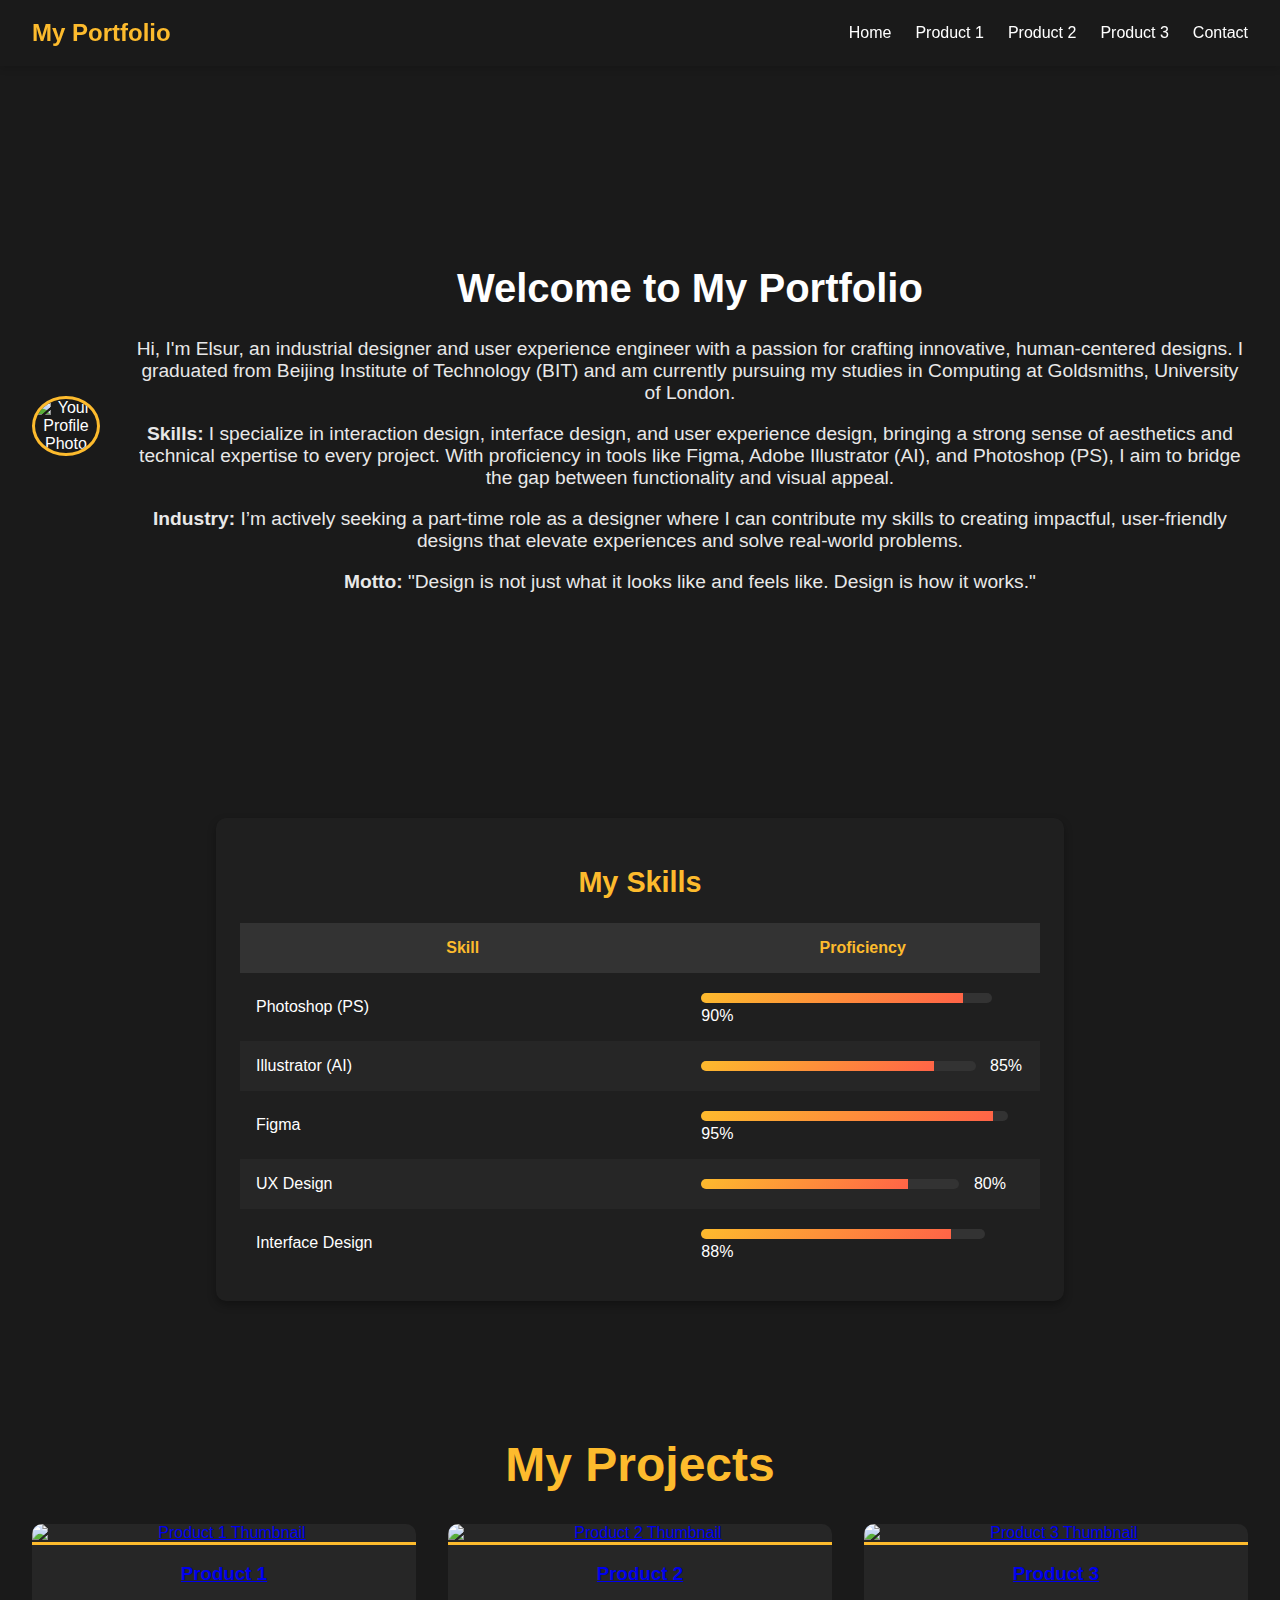
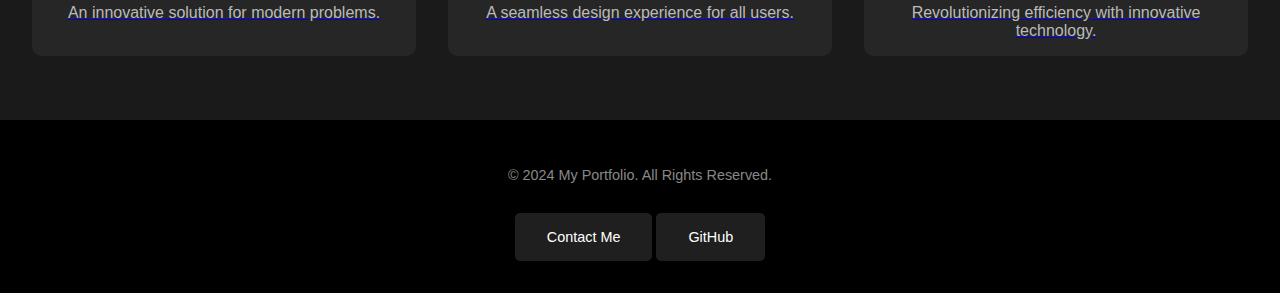
==== index.html @ 31ce9033 "Add files via upload" ====
<!DOCTYPE html>
<html lang="en">
<head>
    <meta charset="UTF-8">
    <meta name="viewport" content="width=device-width, initial-scale=1.0">
    <title>My Portfolio</title>
    <!-- 引用 CSS 文件 -->
    <link rel="stylesheet" href="style.css">
</head>
<body>
    <!-- 顶部导航栏 -->
    <nav class="navbar">
        <div class="logo">
            <a href="index.html">My Portfolio</a>
        </div>
        <ul class="nav-links">
            <li><a href="index.html" class="active">Home</a></li>
            <li><a href="product1.html">Product 1</a></li>
            <li><a href="product2.html">Product 2</a></li>
            <li><a href="product3.html">Product 3</a></li>
            <li><a href="contact.html">Contact</a></li>
        </ul>
        <div class="hamburger">
            <span></span>
            <span></span>
            <span></span>
        </div>
    </nav>

    <!-- Hero 区域 -->
    <div class="hero">
        <img src="your-photo.jpg" alt="Your Profile Photo"> <!-- 替换为实际图片路径 -->
        <div class="hero-text">
            <h1>Welcome to My Portfolio</h1>
            <p>Hi, I'm Elsur, an industrial designer and user experience engineer with a passion for crafting innovative, human-centered designs. I graduated from Beijing Institute of Technology (BIT) and am currently pursuing my studies in Computing at Goldsmiths, University of London.
                <p><strong>Skills:</strong> I specialize in interaction design, interface design, and user experience design, bringing a strong sense of aesthetics and technical expertise to every project. With proficiency in tools like Figma, Adobe Illustrator (AI), and Photoshop (PS), I aim to bridge the gap between functionality and visual appeal.</p>
                <p><strong>Industry:</strong> I’m actively seeking a part-time role as a designer where I can contribute my skills to creating impactful, user-friendly designs that elevate experiences and solve real-world problems.
                </p>
                <p><strong>Motto:</strong> "Design is not just what it looks like and feels like. Design is how it works."</p>
            </div>
        </div>
    </div>
<!-- 技能展示表格 -->
<section class="skills-table">
    <h2>My Skills</h2>
    <table>
        <thead>
            <tr>
                <th>Skill</th>
                <th>Proficiency</th>
            </tr>
        </thead>
        <tbody>
            <tr>
                <td>Photoshop (PS)</td>
                <td>
                    <div class="progress-bar" style="--progress: 90%;"></div>
                    <span>90%</span>
                </td>
            </tr>
            <tr>
                <td>Illustrator (AI)</td>
                <td>
                    <div class="progress-bar" style="--progress: 85%;"></div>
                    <span>85%</span>
                </td>
            </tr>
            <tr>
                <td>Figma</td>
                <td>
                    <div class="progress-bar" style="--progress: 95%;"></div>
                    <span>95%</span>
                </td>
            </tr>
            <tr>
                <td>UX Design</td>
                <td>
                    <div class="progress-bar" style="--progress: 80%;"></div>
                    <span>80%</span>
                </td>
            </tr>
            <tr>
                <td>Interface Design</td>
                <td>
                    <div class="progress-bar" style="--progress: 88%;"></div>
                    <span>88%</span>
                </td>
            </tr>
        </tbody>
    </table>
</section>

    <!-- Projects 区域 -->
    <section id="projects" class="projects-section">
        <h2>My Projects</h2>
        <div class="projects">
            <div class="project">
                <a href="product1.html">
                    <img src="images/product1-thumbnail.jpg" alt="Product 1 Thumbnail">
                    <h3>Product 1</h3>
                    <p>An innovative solution for modern problems.</p>
                </a>
            </div>
            <div class="project">
                <a href="product2.html">
                    <img src="images/product2-thumbnail.jpg" alt="Product 2 Thumbnail">
                    <h3>Product 2</h3>
                    <p>A seamless design experience for all users.</p>
                </a>
            </div>
            <div class="project">
                <a href="product3.html">
                    <img src="images/product3-thumbnail.jpg" alt="Product 3 Thumbnail">
                    <h3>Product 3</h3>
                    <p>Revolutionizing efficiency with innovative technology.</p>
                </a>
            </div>
        </div>
    </section>

    <!-- Footer -->
    <footer>
        <p>&copy; 2024 My Portfolio. All Rights Reserved.</p>
        <div class="social-links">
            <a href="mailto:your-email@example.com" class="contact-btn">Contact Me</a>
            <a href="https://github.com/Elsur-gif" target="_blank">GitHub</a>
        </div>
    </footer>

    <!-- 引用 JavaScript 文件 -->
    <script src="script.js"></script>
</body>
</html>
---- style.css ----
/* 全局样式 */
body {
    margin: 0;
    padding: 0;
    font-family: -apple-system, BlinkMacSystemFont, 'Segoe UI', Roboto, Helvetica, Arial, sans-serif;
    color: #fff;
    background-color: #1a1a1a;
    transition: all 0.3s ease; /* 全局过渡效果 */
}

/* 导航栏样式 */
.navbar {
    display: flex;
    justify-content: space-between;
    align-items: center;
    padding: 0.5rem 2rem;
    background-color: #1a1a1a;
    color: #fff;
    position: sticky;
    top: 0;
    z-index: 1000;
    box-shadow: 0 4px 6px rgba(0, 0, 0, 0.1);
}

.navbar .logo a {
    text-decoration: none;
    font-size: 1.5rem;
    font-weight: bold;
    color: #fdbb2d;
}

.navbar .nav-links {
    list-style: none;
    display: flex;
    gap: 1.5rem;
}

.navbar .nav-links a {
    text-decoration: none;
    color: #fff;
    font-size: 1rem;
    font-weight: 500;
    position: relative;
    transition: color 0.3s ease; /* 悬停颜色过渡 */
}

.navbar .nav-links a:hover {
    color: #fdbb2d;
}

.navbar .nav-links a::after {
    content: "";
    position: absolute;
    left: 0;
    bottom: -4px;
    width: 0;
    height: 2px;
    background: #fdbb2d;
    transition: width 0.3s ease;
}

.navbar .nav-links a:hover::after {
    width: 100%;
}

/* 汉堡菜单样式（用于移动端） */
.hamburger {
    display: none;
    flex-direction: column;
    cursor: pointer;
    gap: 5px;
}

.hamburger span {
    width: 25px;
    height: 3px;
    background: #fff;
    transition: all 0.3s ease;
}

/* Hero 区域样式 */
.hero {
    display: flex;
    align-items: center;
    justify-content: center;
    height: 80vh;
    padding: 2rem;
    box-sizing: border-box;
    text-align: center;
}

.hero img {
    max-width: 25%;
    height: auto;
    border-radius: 50%;
    border: 3px solid #fdbb2d;
    margin-right: 2rem;
}

.hero img:hover {
    transform: scale(1.05); /* 图片悬停放大 */
}

.hero-text h1 {
    font-size: 2.5rem;
    font-weight: bold;
}

.hero-text p {
    font-size: 1.2rem;
    opacity: 0.9;
}

/* Projects 区域样式 */
.projects-section {
    padding: 4rem 2rem;
    text-align: center;
}

.projects-section h2 {
    font-size: 3rem;
    margin-bottom: 2rem;
    color: #fdbb2d;
}

.projects {
    display: grid;
    grid-template-columns: repeat(auto-fit, minmax(300px, 1fr));
    gap: 2rem;
}

.project {
    background: #262626;
    border-radius: 10px;
    overflow: hidden;
    transition: transform 0.3s, box-shadow 0.3s;
}

.project:hover {
    transform: translateY(-10px); /* 卡片悬浮效果 */
    box-shadow: 0 8px 15px rgba(0, 0, 0, 0.5); /* 增强阴影 */
}

.project img {
    max-width: 100%;
    height: auto;
    display: block;
    border-bottom: 3px solid #fdbb2d;
    transition: transform 0.3s ease; /* 图片悬停放大 */
}

.project:hover img {
    transform: scale(1.1);
}

.project:hover h3 {
    color: #fdbb2d; /* 标题悬停变色 */
}

.project p {
    margin: 0 1rem 1rem;
    color: #bbb;
}

/* Footer 样式 */
footer {
    background: #000;
    color: #888;
    padding: 2rem;
    text-align: center;
    font-size: 0.9rem;
}

footer a {
    display: inline-block;
    margin-top: 1rem;
    padding: 1rem 2rem;
    background-color: #1f1f1f;
    color: #fff;
    text-decoration: none;
    border-radius: 5px;
    transition: all 0.3s ease;
}

footer a:hover {
    transform: scale(1.05);
    background-color: #333;
}

/* 响应式设计 */
@media (max-width: 768px) {
    .nav-links {
        display: none;
        flex-direction: column;
        gap: 1rem;
        background-color: #1a1a1a;
        position: absolute;
        top: 100%;
        left: 0;
        width: 100%;
        padding: 1rem 0;
    }

    .nav-links.active {
        display: flex;
    }

    .hamburger {
        display: flex;
    }
}

.hamburger.active span:nth-child(1) {
    transform: rotate(45deg) translate(5px, 5px);
}

.hamburger.active span:nth-child(2) {
    opacity: 0;
}

.hamburger.active span:nth-child(3) {
    transform: rotate(-45deg) translate(5px, -5px);
}
/* 技能表格样式 */
.skills-table {
    margin: 2rem auto;
    text-align: center;
    padding: 1.5rem;
    background-color: #1f1f1f;
    border-radius: 10px;
    box-shadow: 0 4px 8px rgba(0, 0, 0, 0.3);
    max-width: 800px;
}

.skills-table h2 {
    font-size: 1.8rem;
    margin-bottom: 1.5rem;
    color: #fdbb2d;
}

/* 表格样式 */
.skills-table table {
    width: 100%;
    border-collapse: collapse;
    margin: 0 auto;
    color: #fff;
}

.skills-table th,
.skills-table td {
    padding: 1rem;
    text-align: left;
    font-size: 1rem;
}

.skills-table th {
    background-color: #333;
    color: #fdbb2d;
    text-align: center;
}

.skills-table tbody tr:nth-child(even) {
    background-color: #262626;
}

.skills-table tbody tr:hover {
    background-color: #333;
}

/* 进度条样式 */
.progress-bar {
    display: inline-block;
    height: 10px;
    width: 70%;
    background-color: #333;
    border-radius: 5px;
    overflow: hidden;
    position: relative;
    margin-right: 10px;
}

.progress-bar::after {
    content: '';
    display: block;
    height: 100%;
    background: linear-gradient(135deg, #fdbb2d, #ff6347);
    width: var(--progress);
    transition: width 0.5s ease-in-out;
}
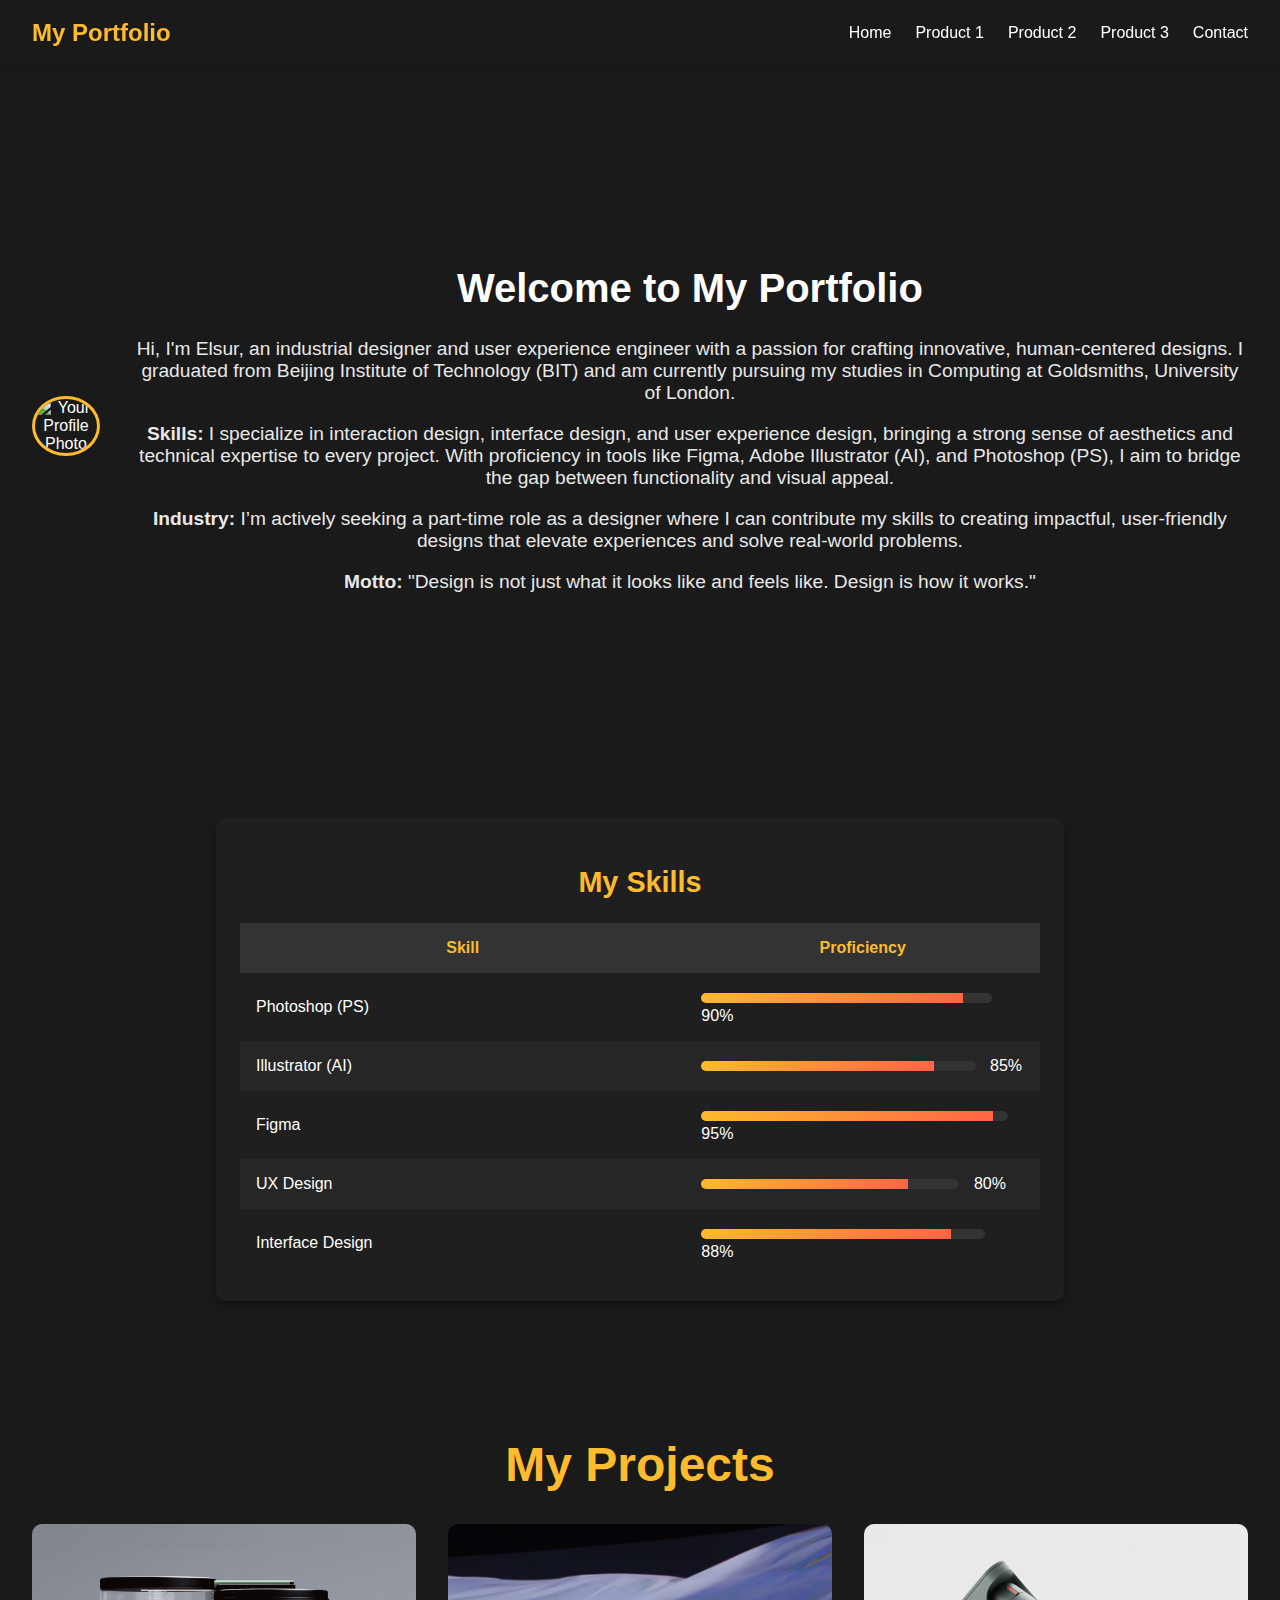
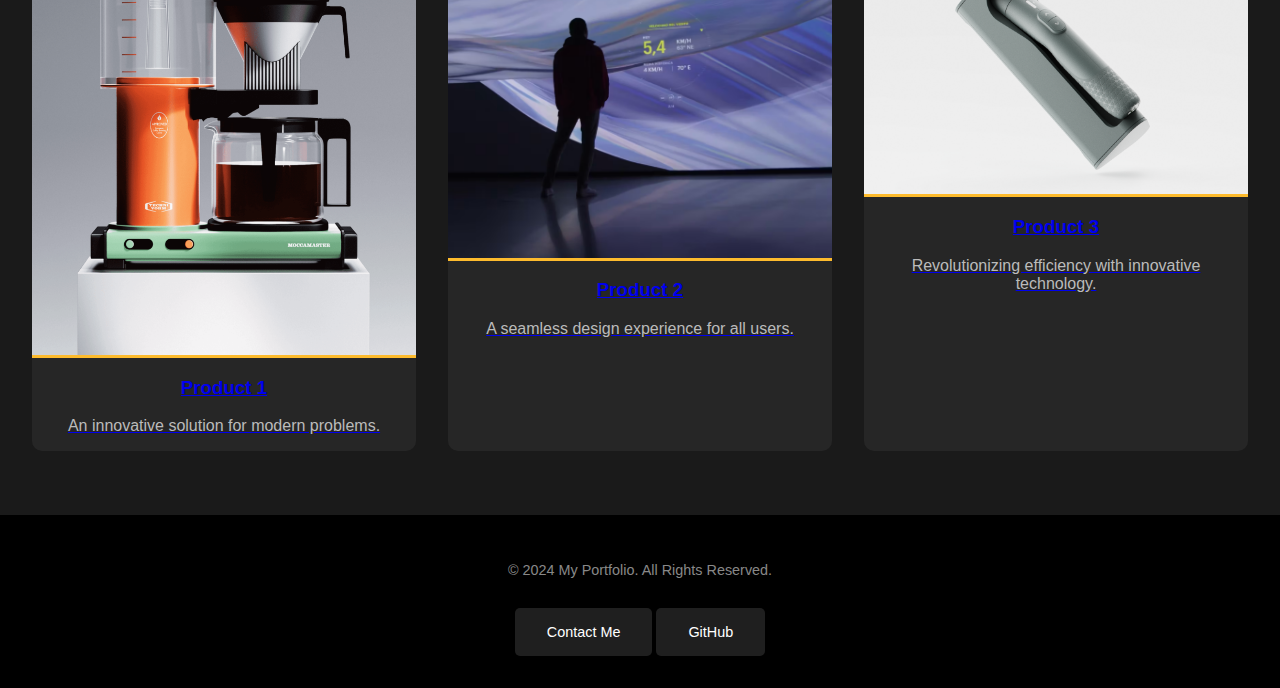
==== commit 431a32ab: "Update index.html" ====
--- a/index.html
+++ b/index.html
@@ -96,21 +96,21 @@
         <div class="projects">
             <div class="project">
                 <a href="product1.html">
-                    <img src="images/product1-thumbnail.jpg" alt="Product 1 Thumbnail">
+                    <img src="product1-thumbnail.jpg" alt="Product 1 Thumbnail">
                     <h3>Product 1</h3>
                     <p>An innovative solution for modern problems.</p>
                 </a>
             </div>
             <div class="project">
                 <a href="product2.html">
-                    <img src="images/product2-thumbnail.jpg" alt="Product 2 Thumbnail">
+                    <img src="product2-thumbnail.jpg" alt="Product 2 Thumbnail">
                     <h3>Product 2</h3>
                     <p>A seamless design experience for all users.</p>
                 </a>
             </div>
             <div class="project">
                 <a href="product3.html">
-                    <img src="images/product3-thumbnail.jpg" alt="Product 3 Thumbnail">
+                    <img src="product3-thumbnail.jpg" alt="Product 3 Thumbnail">
                     <h3>Product 3</h3>
                     <p>Revolutionizing efficiency with innovative technology.</p>
                 </a>
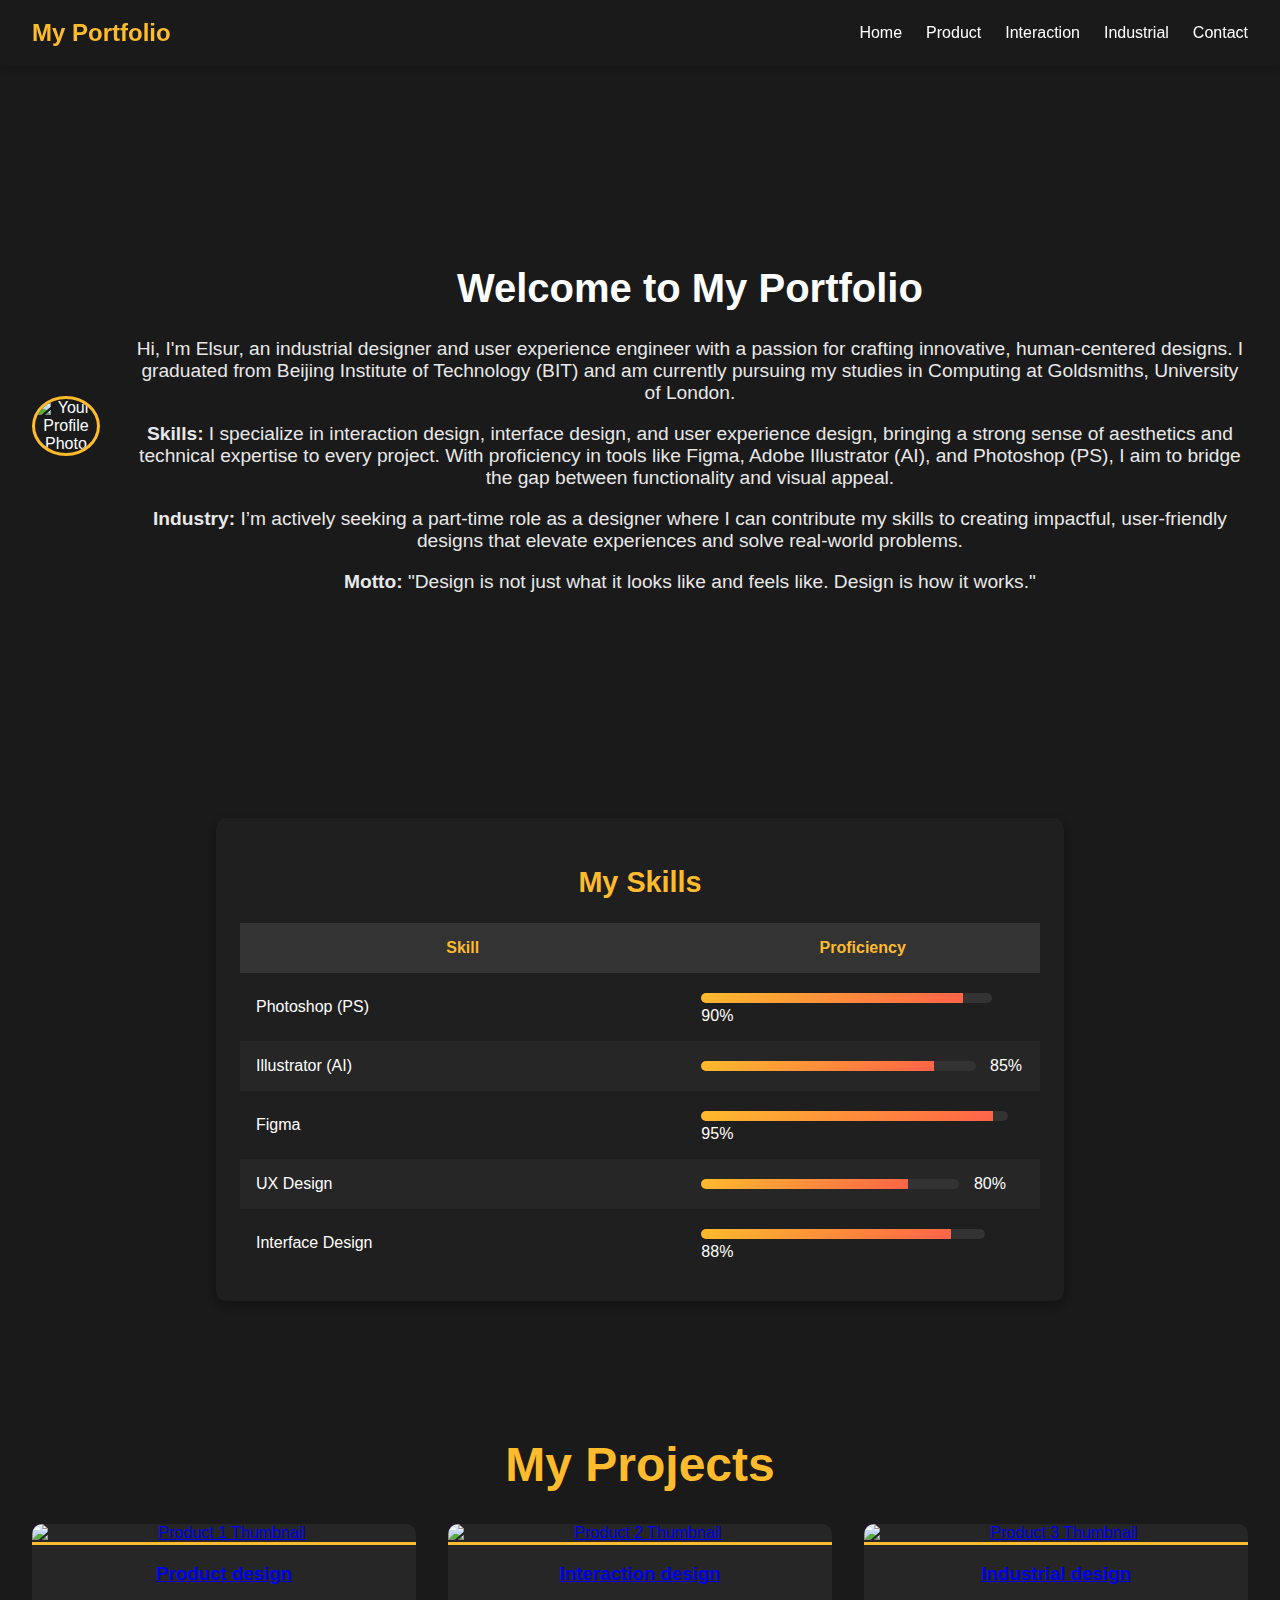
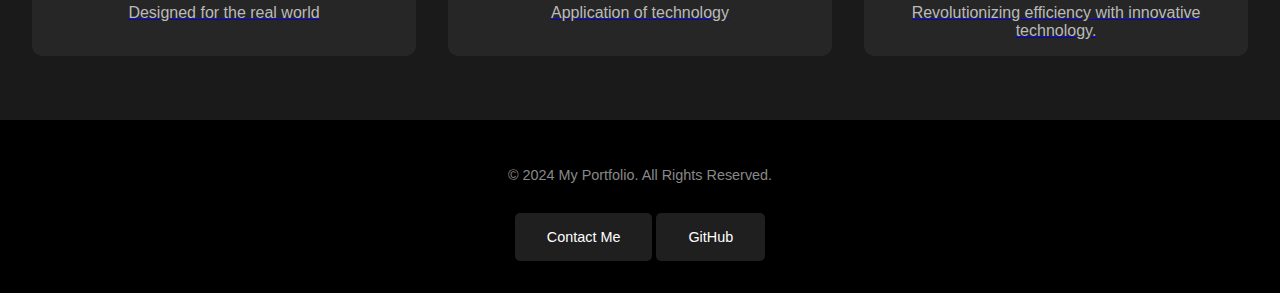
==== commit 0a436602: "Update index.html" ====
--- a/index.html
+++ b/index.html
@@ -15,9 +15,9 @@
         </div>
         <ul class="nav-links">
             <li><a href="index.html" class="active">Home</a></li>
-            <li><a href="product1.html">Product 1</a></li>
-            <li><a href="product2.html">Product 2</a></li>
-            <li><a href="product3.html">Product 3</a></li>
+            <li><a href="product1.html">Product</a></li>
+            <li><a href="product2.html">Interaction</a></li>
+            <li><a href="product3.html">Industrial</a></li>
             <li><a href="contact.html">Contact</a></li>
         </ul>
         <div class="hamburger">
@@ -96,22 +96,22 @@
         <div class="projects">
             <div class="project">
                 <a href="product1.html">
-                    <img src="product1-thumbnail.jpg" alt="Product 1 Thumbnail">
-                    <h3>Product 1</h3>
-                    <p>An innovative solution for modern problems.</p>
+                    <img src="images/product1-thumbnail.jpg" alt="Product 1 Thumbnail">
+                    <h3>Product design</h3>
+                    <p>Designed for the real world</p>
                 </a>
             </div>
             <div class="project">
                 <a href="product2.html">
-                    <img src="product2-thumbnail.jpg" alt="Product 2 Thumbnail">
-                    <h3>Product 2</h3>
-                    <p>A seamless design experience for all users.</p>
+                    <img src="images/product2-thumbnail.jpg" alt="Product 2 Thumbnail">
+                    <h3>Interaction design</h3>
+                    <p>Application of technology</p>
                 </a>
             </div>
             <div class="project">
                 <a href="product3.html">
-                    <img src="product3-thumbnail.jpg" alt="Product 3 Thumbnail">
-                    <h3>Product 3</h3>
+                    <img src="images/product3-thumbnail.jpg" alt="Product 3 Thumbnail">
+                    <h3>Industrial design</h3>
                     <p>Revolutionizing efficiency with innovative technology.</p>
                 </a>
             </div>
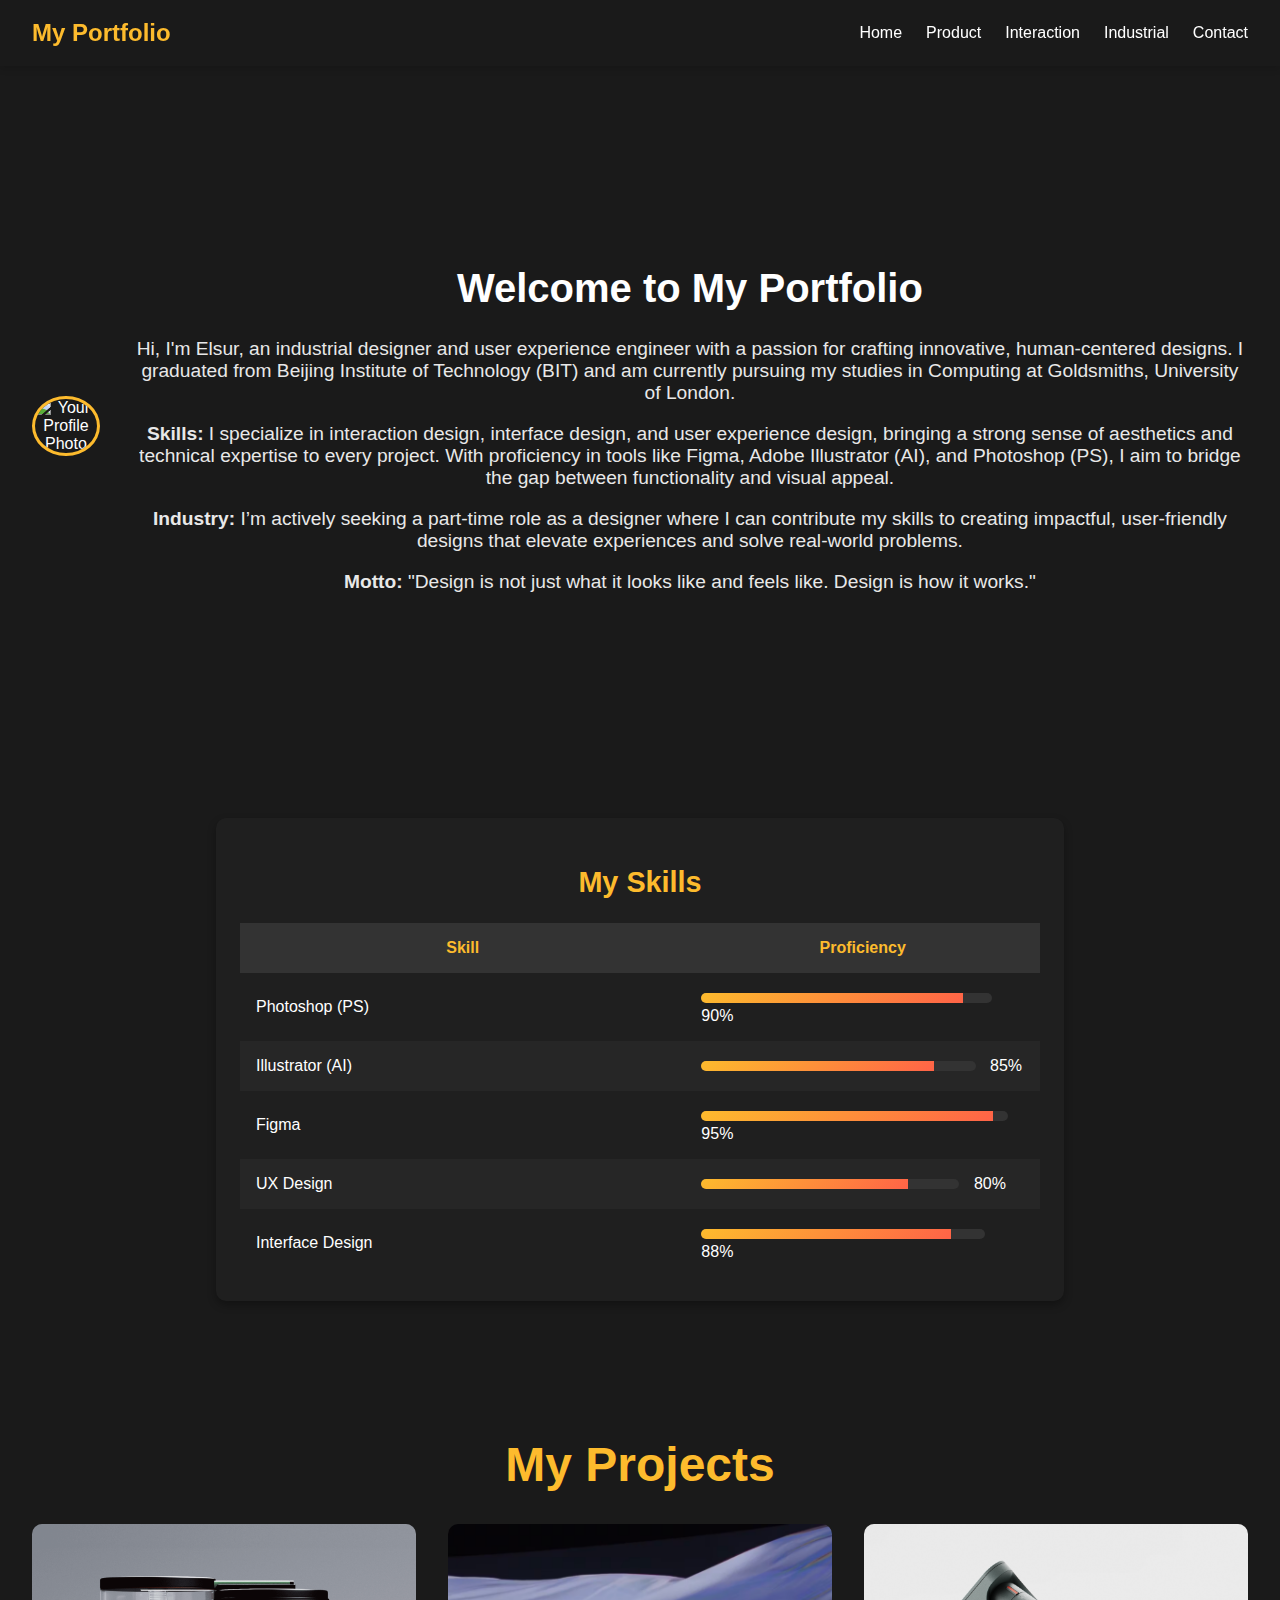
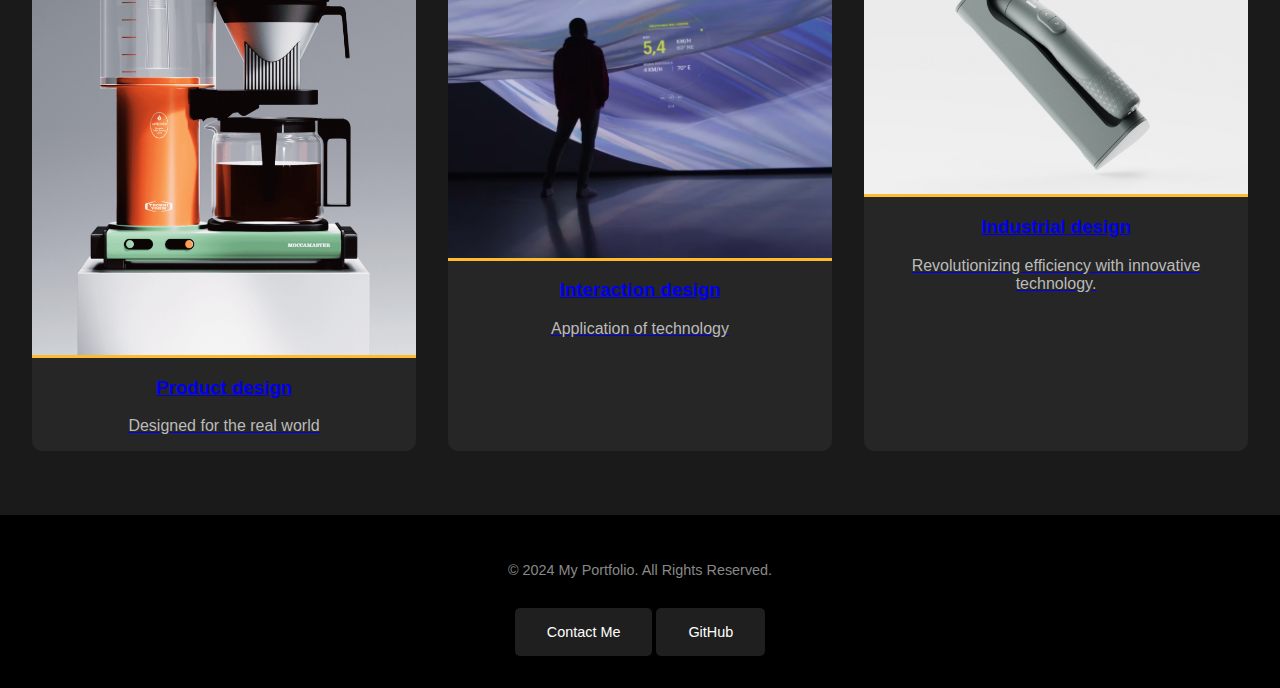
==== commit 43e35c74: "Update index.html" ====
--- a/index.html
+++ b/index.html
@@ -96,21 +96,21 @@
         <div class="projects">
             <div class="project">
                 <a href="product1.html">
-                    <img src="images/product1-thumbnail.jpg" alt="Product 1 Thumbnail">
+                    <img src="product1-thumbnail.jpg" alt="Product 1 Thumbnail">
                     <h3>Product design</h3>
                     <p>Designed for the real world</p>
                 </a>
             </div>
             <div class="project">
                 <a href="product2.html">
-                    <img src="images/product2-thumbnail.jpg" alt="Product 2 Thumbnail">
+                    <img src="product2-thumbnail.jpg" alt="Product 2 Thumbnail">
                     <h3>Interaction design</h3>
                     <p>Application of technology</p>
                 </a>
             </div>
             <div class="project">
                 <a href="product3.html">
-                    <img src="images/product3-thumbnail.jpg" alt="Product 3 Thumbnail">
+                    <img src="product3-thumbnail.jpg" alt="Product 3 Thumbnail">
                     <h3>Industrial design</h3>
                     <p>Revolutionizing efficiency with innovative technology.</p>
                 </a>
